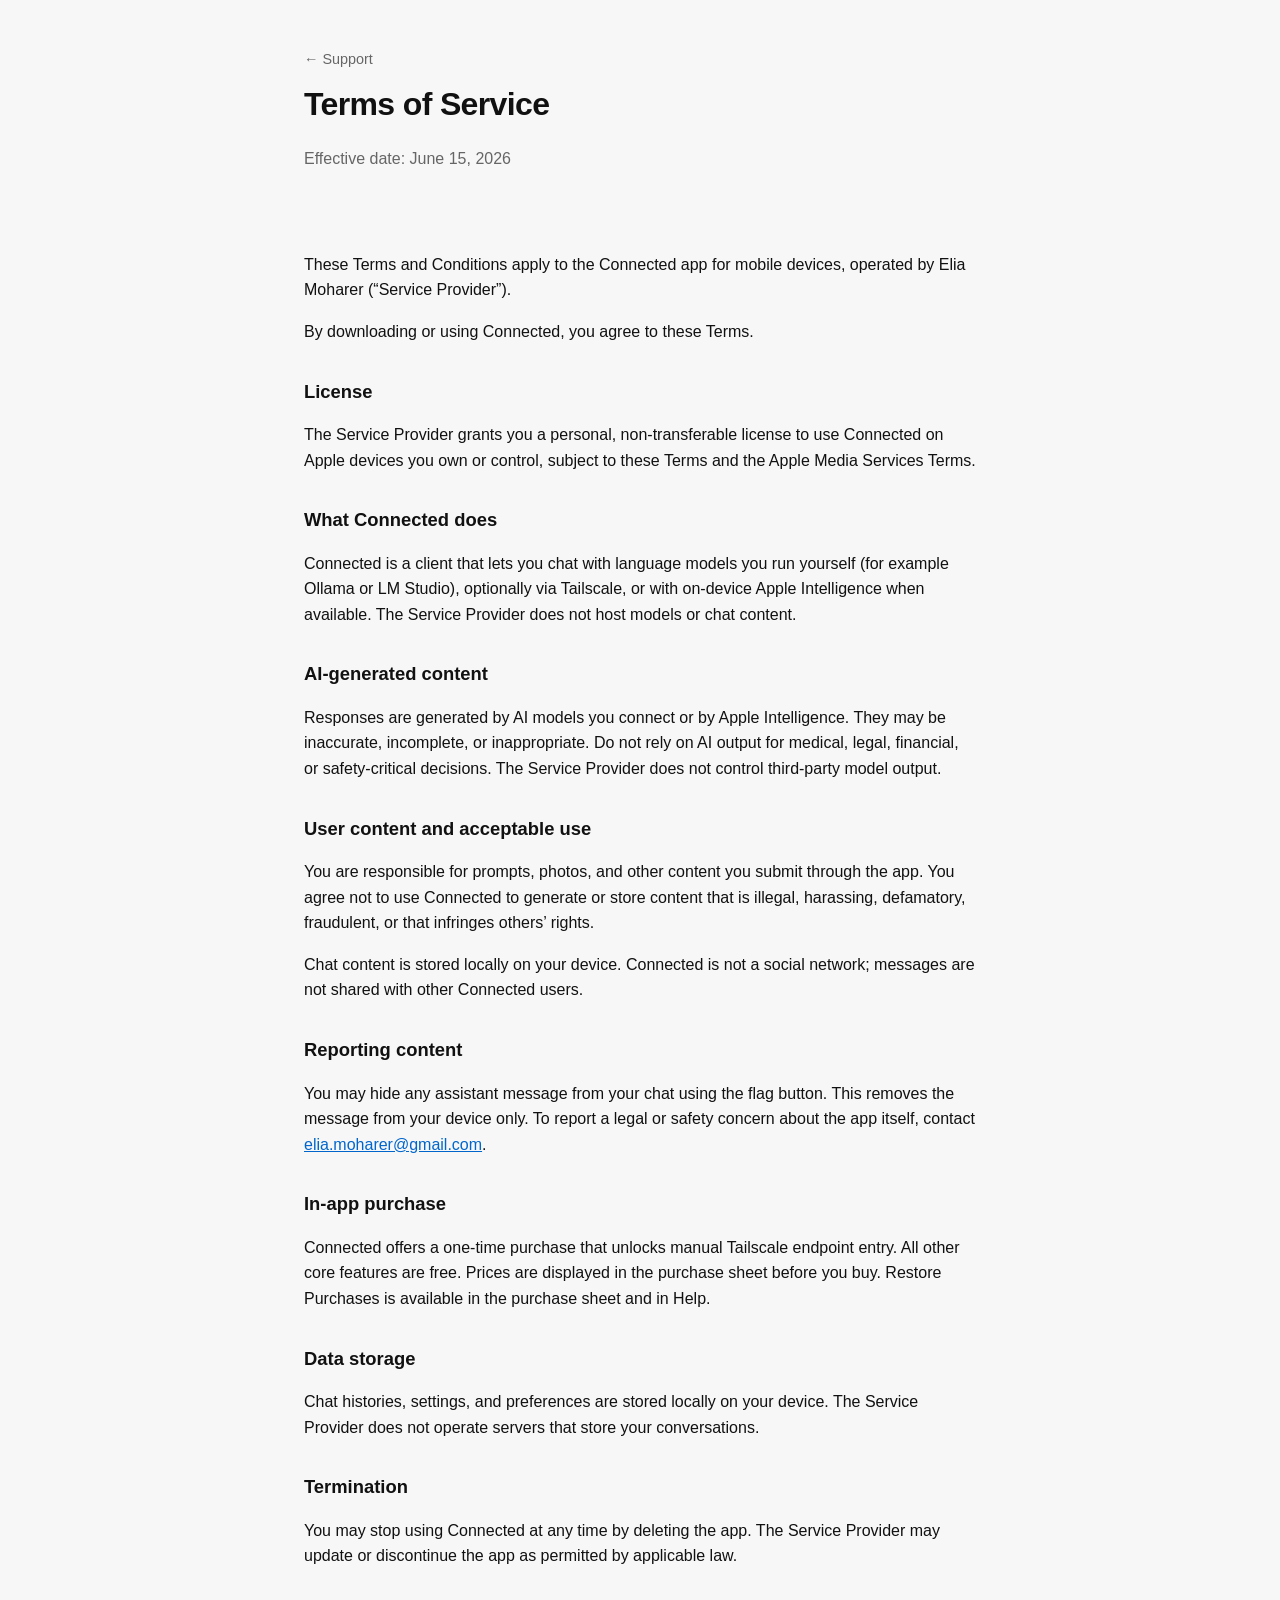
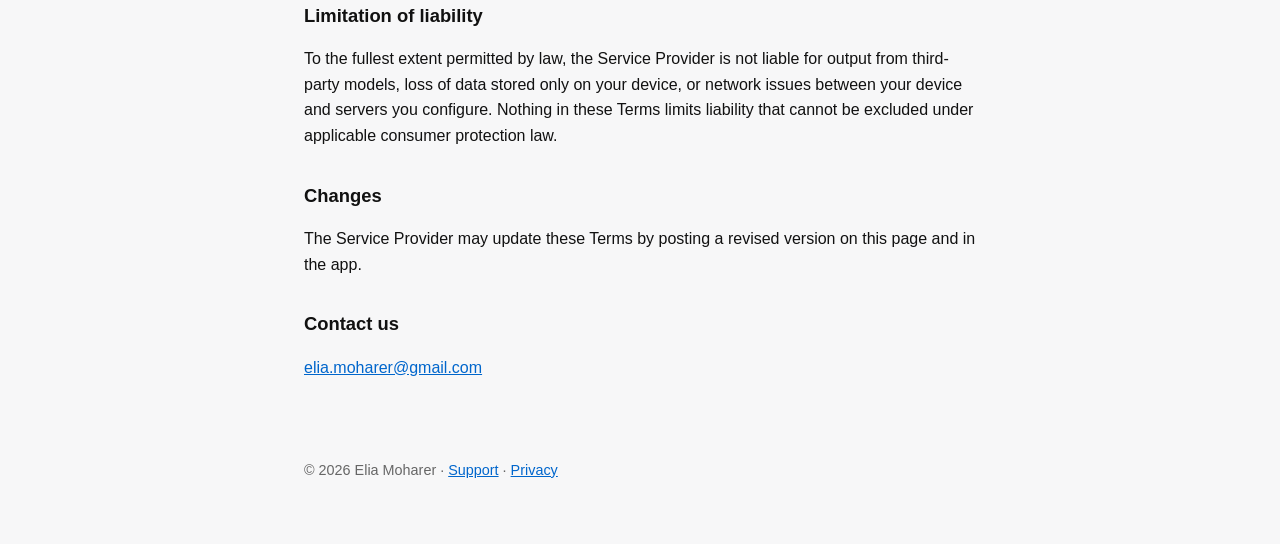
==== terms.html @ 4ac3798c "Add files via upload" ====
<!DOCTYPE html>
<html lang="en">
<head>
  <meta charset="utf-8">
  <meta name="viewport" content="width=device-width, initial-scale=1">
  <title>Connected — Terms of Service</title>
  <link rel="stylesheet" href="style.css">
</head>
<body>
  <header>
    <p class="eyebrow"><a href="index.html">← Support</a></p>
    <h1>Terms of Service</h1>
    <p class="muted">Effective date: June 15, 2026</p>
  </header>

  <main class="legal">
    <p>These Terms and Conditions apply to the Connected app for mobile devices, operated by Elia Moharer (“Service Provider”).</p>
    <p>By downloading or using Connected, you agree to these Terms.</p>

    <h2>License</h2>
    <p>The Service Provider grants you a personal, non-transferable license to use Connected on Apple devices you own or control, subject to these Terms and the Apple Media Services Terms.</p>

    <h2>What Connected does</h2>
    <p>Connected is a client that lets you chat with language models you run yourself (for example Ollama or LM Studio), optionally via Tailscale, or with on-device Apple Intelligence when available. The Service Provider does not host models or chat content.</p>

    <h2>AI-generated content</h2>
    <p>Responses are generated by AI models you connect or by Apple Intelligence. They may be inaccurate, incomplete, or inappropriate. Do not rely on AI output for medical, legal, financial, or safety-critical decisions. The Service Provider does not control third-party model output.</p>

    <h2>User content and acceptable use</h2>
    <p>You are responsible for prompts, photos, and other content you submit through the app. You agree not to use Connected to generate or store content that is illegal, harassing, defamatory, fraudulent, or that infringes others’ rights.</p>
    <p>Chat content is stored locally on your device. Connected is not a social network; messages are not shared with other Connected users.</p>

    <h2>Reporting content</h2>
    <p>You may hide any assistant message from your chat using the flag button. This removes the message from your device only. To report a legal or safety concern about the app itself, contact <a href="mailto:elia.moharer@gmail.com">elia.moharer@gmail.com</a>.</p>

    <h2>In-app purchase</h2>
    <p>Connected offers a one-time purchase that unlocks manual Tailscale endpoint entry. All other core features are free. Prices are displayed in the purchase sheet before you buy. Restore Purchases is available in the purchase sheet and in Help.</p>

    <h2>Data storage</h2>
    <p>Chat histories, settings, and preferences are stored locally on your device. The Service Provider does not operate servers that store your conversations.</p>

    <h2>Termination</h2>
    <p>You may stop using Connected at any time by deleting the app. The Service Provider may update or discontinue the app as permitted by applicable law.</p>

    <h2>Limitation of liability</h2>
    <p>To the fullest extent permitted by law, the Service Provider is not liable for output from third-party models, loss of data stored only on your device, or network issues between your device and servers you configure. Nothing in these Terms limits liability that cannot be excluded under applicable consumer protection law.</p>

    <h2>Changes</h2>
    <p>The Service Provider may update these Terms by posting a revised version on this page and in the app.</p>

    <h2>Contact us</h2>
    <p><a href="mailto:elia.moharer@gmail.com">elia.moharer@gmail.com</a></p>
  </main>

  <footer>
    <p>© 2026 Elia Moharer · <a href="index.html">Support</a> · <a href="privacy.html">Privacy</a></p>
  </footer>
</body>
</html>
---- style.css ----
:root {
  color-scheme: light dark;
  --bg: #f7f7f8;
  --text: #111;
  --muted: #666;
  --link: #0066cc;
  --border: #ddd;
  --card: #fff;
}

@media (prefers-color-scheme: dark) {
  :root {
    --bg: #111;
    --text: #f2f2f2;
    --muted: #aaa;
    --link: #6eb6ff;
    --border: #333;
    --card: #1a1a1a;
  }
}

* { box-sizing: border-box; }

body {
  margin: 0;
  font-family: -apple-system, BlinkMacSystemFont, "Segoe UI", sans-serif;
  line-height: 1.6;
  color: var(--text);
  background: var(--bg);
}

header, main, footer {
  max-width: 720px;
  margin: 0 auto;
  padding: 24px;
}

header {
  padding-top: 48px;
}

.eyebrow {
  font-size: 0.9rem;
  color: var(--muted);
  margin: 0 0 8px;
}

.eyebrow a {
  color: inherit;
  text-decoration: none;
}

.eyebrow a:hover {
  text-decoration: underline;
}

h1 {
  margin: 0 0 12px;
  font-size: 2rem;
  letter-spacing: -0.02em;
}

h2 {
  margin-top: 2rem;
  font-size: 1.15rem;
}

.lede {
  font-size: 1.05rem;
  color: var(--muted);
}

.muted {
  color: var(--muted);
}

a {
  color: var(--link);
}

section {
  background: var(--card);
  border: 1px solid var(--border);
  border-radius: 16px;
  padding: 20px 24px;
  margin-bottom: 16px;
}

details {
  border-top: 1px solid var(--border);
  padding: 12px 0;
}

details:first-of-type {
  border-top: none;
  padding-top: 0;
}

summary {
  cursor: pointer;
  font-weight: 600;
}

code {
  font-family: ui-monospace, SFMono-Regular, Menlo, monospace;
  font-size: 0.92em;
  background: color-mix(in srgb, var(--text) 8%, transparent);
  padding: 0.1em 0.35em;
  border-radius: 4px;
}

.links {
  list-style: none;
  padding: 0;
  margin: 0;
}

.links li + li {
  margin-top: 8px;
}

.legal h2 {
  margin-top: 2rem;
}

footer {
  padding-bottom: 48px;
  color: var(--muted);
  font-size: 0.9rem;
}
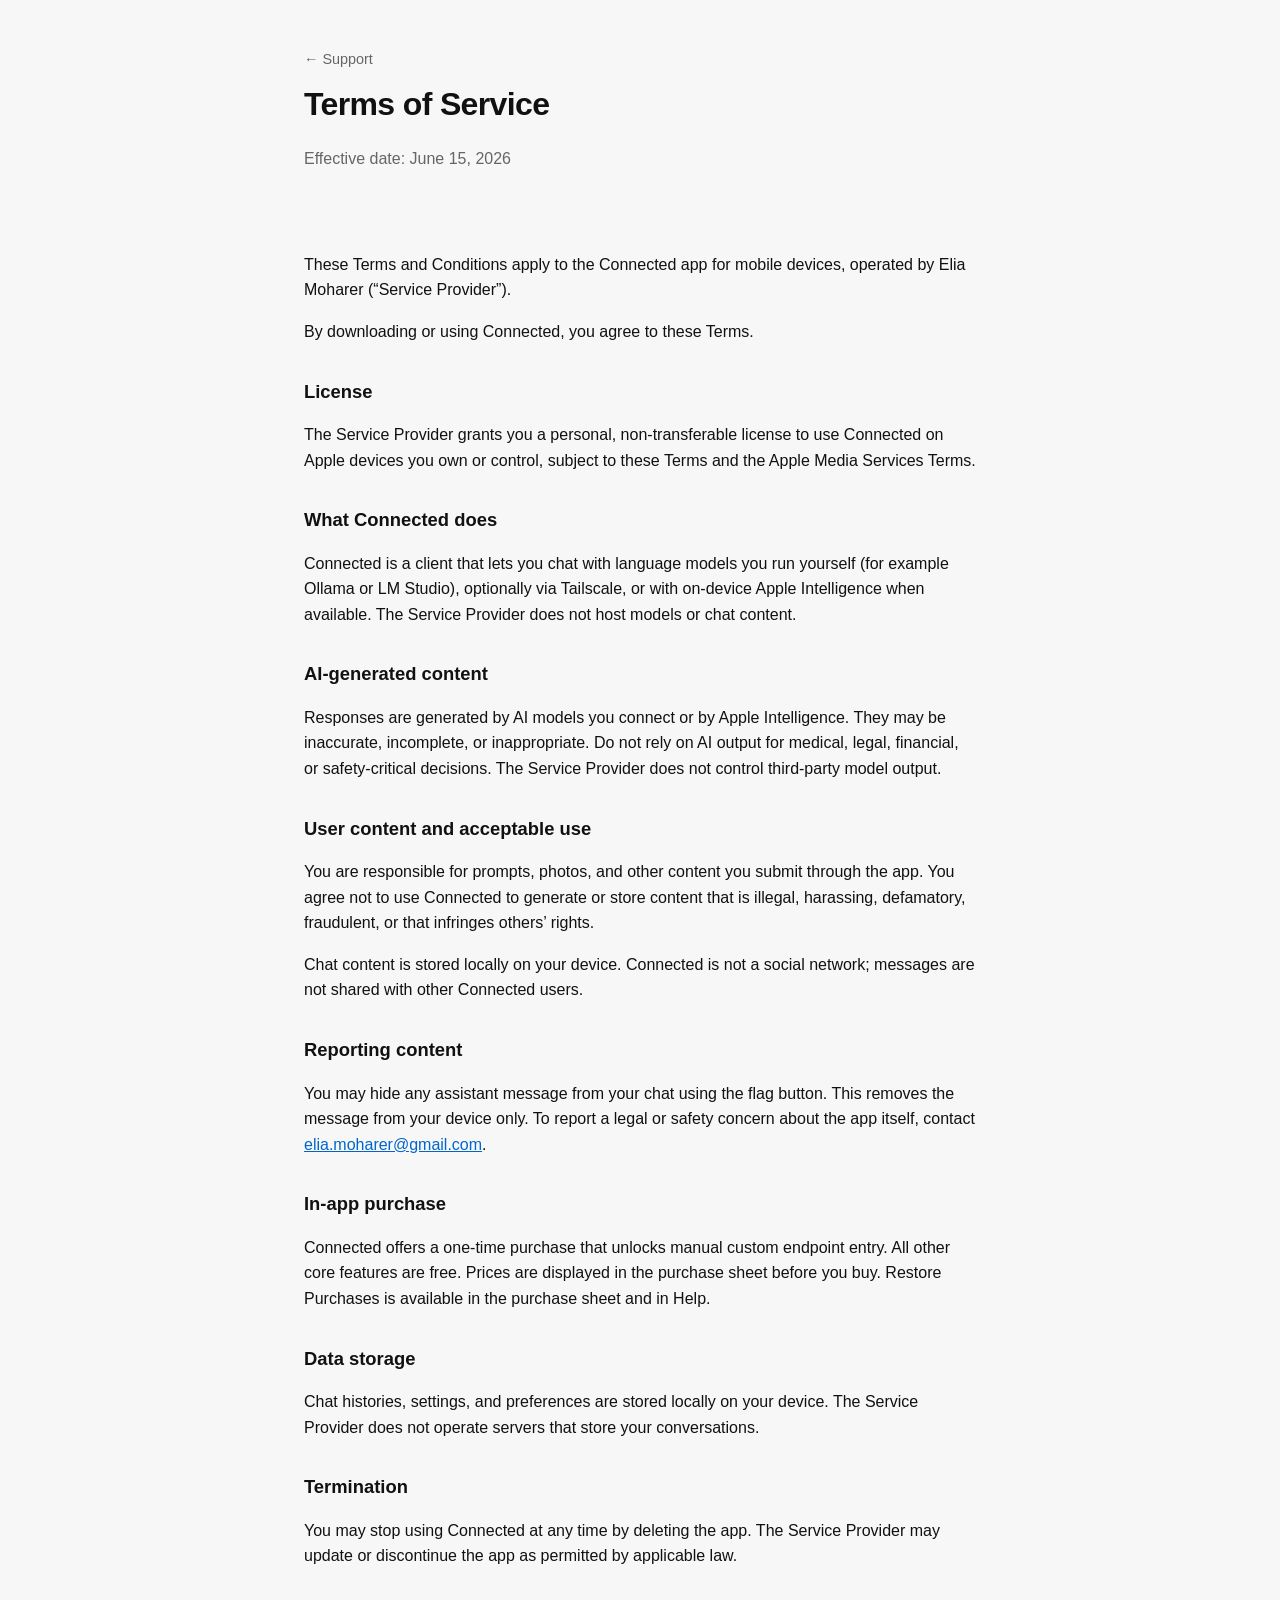
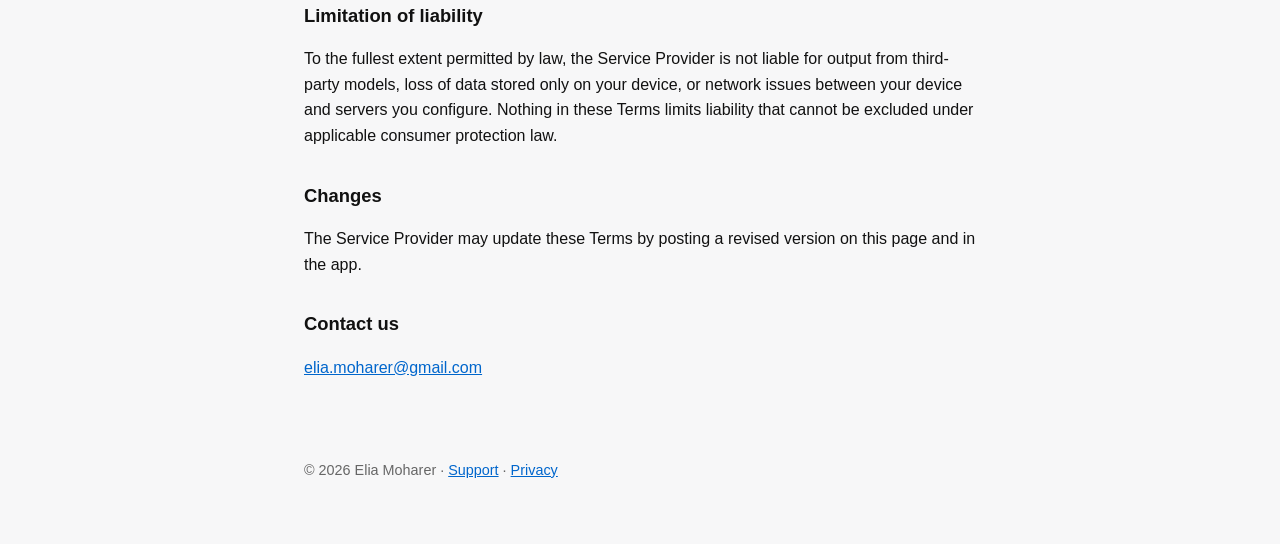
==== commit 50f135f7: "Update terms.html" ====
--- a/terms.html
+++ b/terms.html
@@ -34,7 +34,7 @@
     <p>You may hide any assistant message from your chat using the flag button. This removes the message from your device only. To report a legal or safety concern about the app itself, contact <a href="mailto:elia.moharer@gmail.com">elia.moharer@gmail.com</a>.</p>
 
     <h2>In-app purchase</h2>
-    <p>Connected offers a one-time purchase that unlocks manual Tailscale endpoint entry. All other core features are free. Prices are displayed in the purchase sheet before you buy. Restore Purchases is available in the purchase sheet and in Help.</p>
+    <p>Connected offers a one-time purchase that unlocks manual custom endpoint entry. All other core features are free. Prices are displayed in the purchase sheet before you buy. Restore Purchases is available in the purchase sheet and in Help.</p>
 
     <h2>Data storage</h2>
     <p>Chat histories, settings, and preferences are stored locally on your device. The Service Provider does not operate servers that store your conversations.</p>
